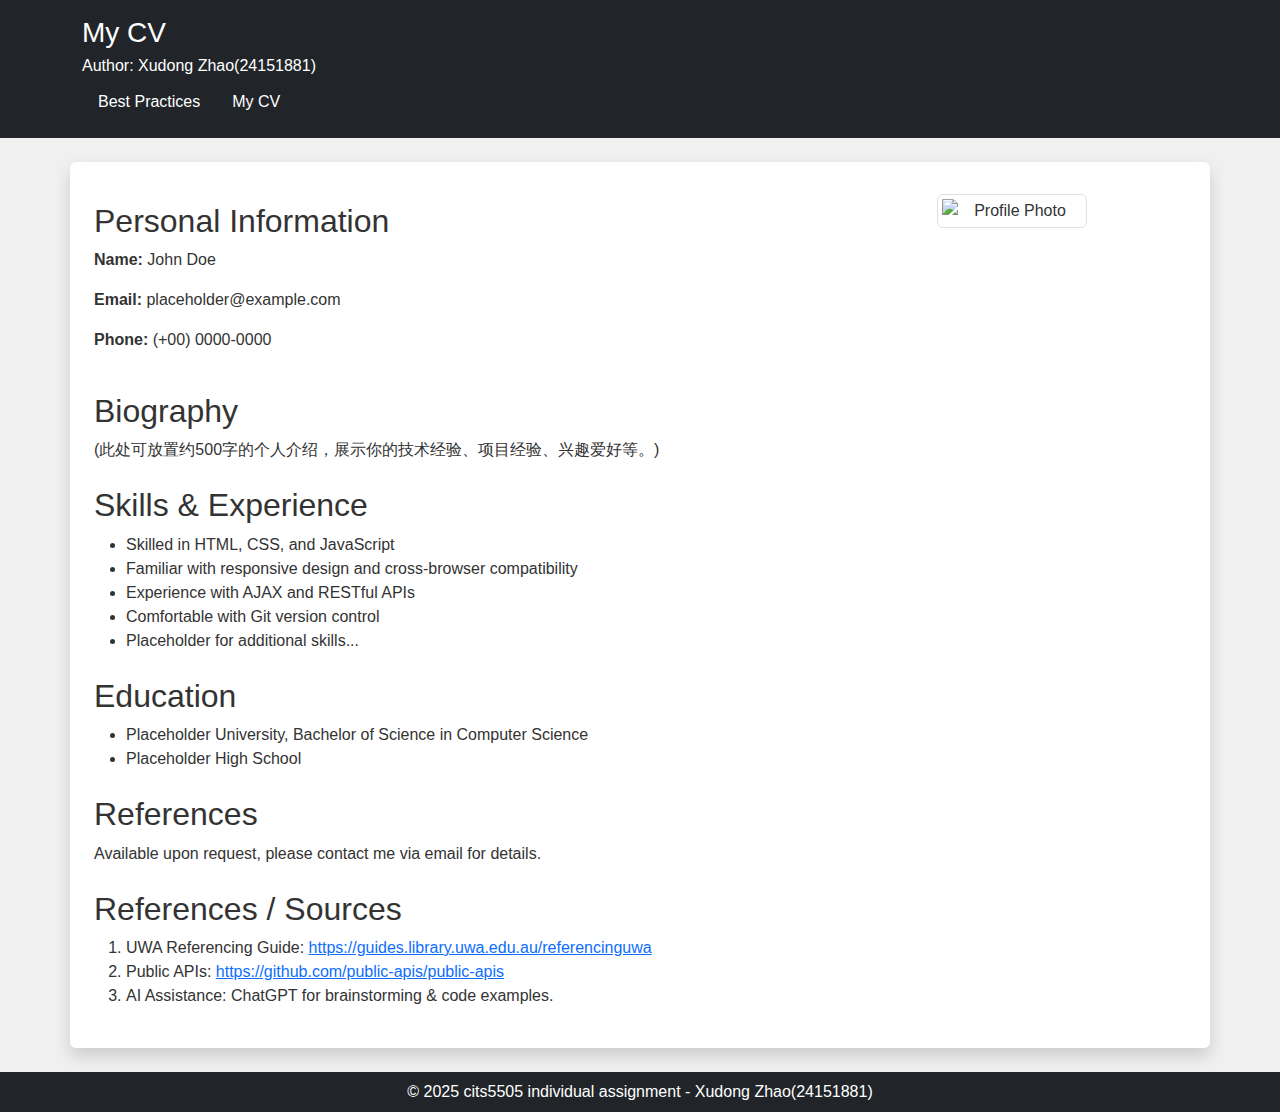
==== cv.html @ 035f9fad "Version 1.1 implement all requirement basically" ====
<!DOCTYPE html>
<html lang="en">
<head>
  <meta charset="UTF-8">
  <title>cits5505 individual assignment - CV</title>

  <!-- Bootstrap CSS -->
  <link
    rel="stylesheet"
    href="https://cdn.jsdelivr.net/npm/bootstrap@5.3.0/dist/css/bootstrap.min.css"
  >

  <!-- 自定义CSS -->
  <link rel="stylesheet" href="style.css">
</head>
<body>
  <header class="bg-dark text-white p-3 mb-4">
    <div class="container">
      <h1 class="h3 mb-1">My CV</h1>
      <p class="mb-1">Author: Xudong Zhao(24151881)</p>
      <nav>
        <ul class="nav">
          <li class="nav-item"><a href="index.html" class="nav-link text-white">Best Practices</a></li>
          <li class="nav-item"><a href="cv.html" class="nav-link text-white">My CV</a></li>
        </ul>
      </nav>
    </div>
  </header>

  <main class="container bg-white p-4 rounded shadow">
    <section id="cv-section">
      <div class="row mb-4">
        <div class="col-md-8">
          <h2>Personal Information</h2>
          <p><strong>Name:</strong> John Doe</p>
          <p><strong>Email:</strong> placeholder@example.com</p>
          <p><strong>Phone:</strong> (+00) 0000-0000</p>
        </div>
        <div class="col-md-4 text-center">
          <img
            src="https://via.placeholder.com/150"
            alt="Profile Photo"
            class="profile-pic img-thumbnail mt-2"
          >
        </div>
      </div>

      <div class="mb-4">
        <h2>Biography</h2>
        <p>
          (此处可放置约500字的个人介绍，展示你的技术经验、项目经验、兴趣爱好等。)
        </p>
      </div>

      <div class="mb-4">
        <h2>Skills & Experience</h2>
        <ul>
          <li>Skilled in HTML, CSS, and JavaScript</li>
          <li>Familiar with responsive design and cross-browser compatibility</li>
          <li>Experience with AJAX and RESTful APIs</li>
          <li>Comfortable with Git version control</li>
          <li>Placeholder for additional skills...</li>
        </ul>
      </div>

      <div class="mb-4">
        <h2>Education</h2>
        <ul>
          <li>Placeholder University, Bachelor of Science in Computer Science</li>
          <li>Placeholder High School</li>
        </ul>
      </div>

      <div class="mb-4">
        <h2>References</h2>
        <p>Available upon request, please contact me via email for details.</p>
      </div>

      <div id="references-section">
        <h2>References / Sources</h2>
        <ol>
          <li>
            UWA Referencing Guide:
            <a href="https://guides.library.uwa.edu.au/referencinguwa" target="_blank">
              https://guides.library.uwa.edu.au/referencinguwa
            </a>
          </li>
          <li>
            Public APIs:
            <a href="https://github.com/public-apis/public-apis" target="_blank">
              https://github.com/public-apis/public-apis
            </a>
          </li>
          <li>
            AI Assistance: ChatGPT for brainstorming & code examples.
          </li>
        </ol>
      </div>
    </section>
  </main>

  <footer class="bg-dark text-white text-center p-2 mt-4">
    <p class="mb-0">&copy; 2025 cits5505 individual assignment - Xudong Zhao(24151881)</p>
  </footer>

  <!-- Bootstrap JS -->
  <script
    src="https://cdn.jsdelivr.net/npm/bootstrap@5.3.0/dist/js/bootstrap.bundle.min.js">
  </script>
</body>
</html>
---- style.css ----
/* ===========================
   全局基础样式
   =========================== */
html, body {
  background-color: #f0f0f0;
}

body {
  font-family: Arial, sans-serif;
  color: #333;
  margin: 0;
  line-height: 1.5;
}

/* ===========================
   页脚 (footer) 微调
   =========================== */
footer p {
  margin: 0;
}

/* ===========================
   复选框卡片 (index.html)
   =========================== */
/* 移除Bootstrap card组件多余的margin并做轻微自定义 */
.practice-item {
  margin: 0 !important;
  border: 1px solid #ddd !important;
  box-shadow: 0 1px 2px rgba(0,0,0,0.1) !important;
}

.practice-item .form-check-input {
  transform: scale(1.2);
  margin-right: 0.5rem;
}

/* ===========================
   提交按钮区域 (index.html)
   =========================== */
#submission-section .note {
  color: #666;
  font-size: 0.9rem;
}

/* ===========================
   隐藏类 (results.html)
   =========================== */
.hidden {
  display: none !important;
}

/* ===========================
   简历 (cv.html)
   =========================== */
#cv-section .profile-pic {
  max-width: 150px;
  margin: 0 auto;
  display: block;
}

/* 调整段落或排版间距 */
#cv-section h2 {
  margin-top: 1rem;
  margin-bottom: 0.5rem;
}

#references-section h2 {
  margin-top: 1rem;
  margin-bottom: 0.5rem;
}
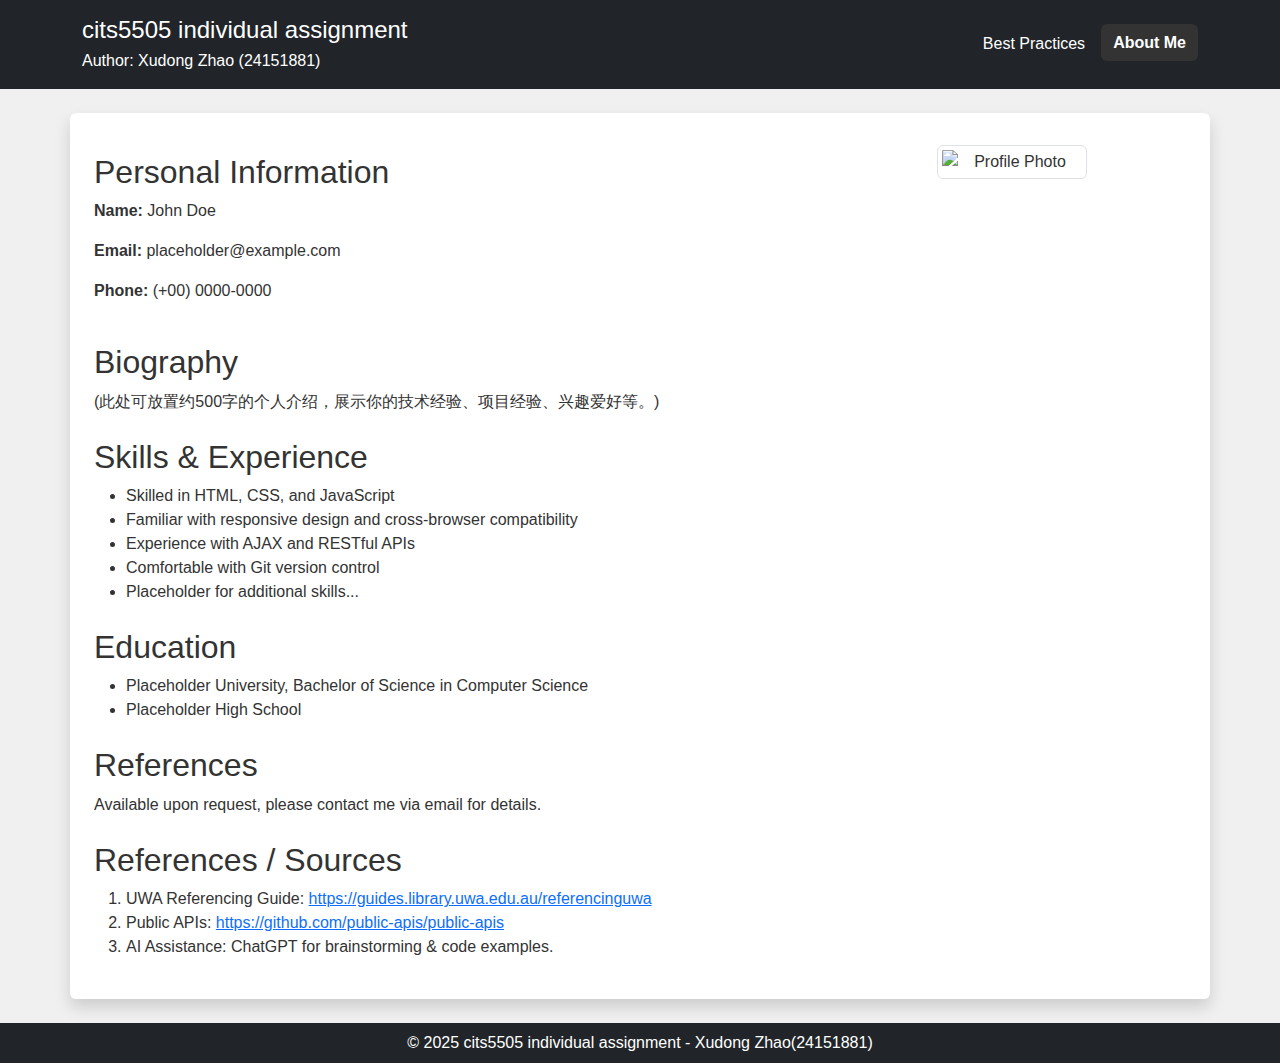
==== commit 52712501: "Version 1.2 1. Add reset button with functionality to clear selections 2. Add back button for result" ====
--- a/cv.html
+++ b/cv.html
@@ -14,18 +14,7 @@
   <link rel="stylesheet" href="style.css">
 </head>
 <body>
-  <header class="bg-dark text-white p-3 mb-4">
-    <div class="container">
-      <h1 class="h3 mb-1">My CV</h1>
-      <p class="mb-1">Author: Xudong Zhao(24151881)</p>
-      <nav>
-        <ul class="nav">
-          <li class="nav-item"><a href="index.html" class="nav-link text-white">Best Practices</a></li>
-          <li class="nav-item"><a href="cv.html" class="nav-link text-white">My CV</a></li>
-        </ul>
-      </nav>
-    </div>
-  </header>
+  <div id="header"></div>
 
   <main class="container bg-white p-4 rounded shadow">
     <section id="cv-section">
@@ -107,5 +96,8 @@
   <script
     src="https://cdn.jsdelivr.net/npm/bootstrap@5.3.0/dist/js/bootstrap.bundle.min.js">
   </script>
+
+  <!-- 自定义JS -->
+  <script src="script.js"></script>
 </body>
 </html>
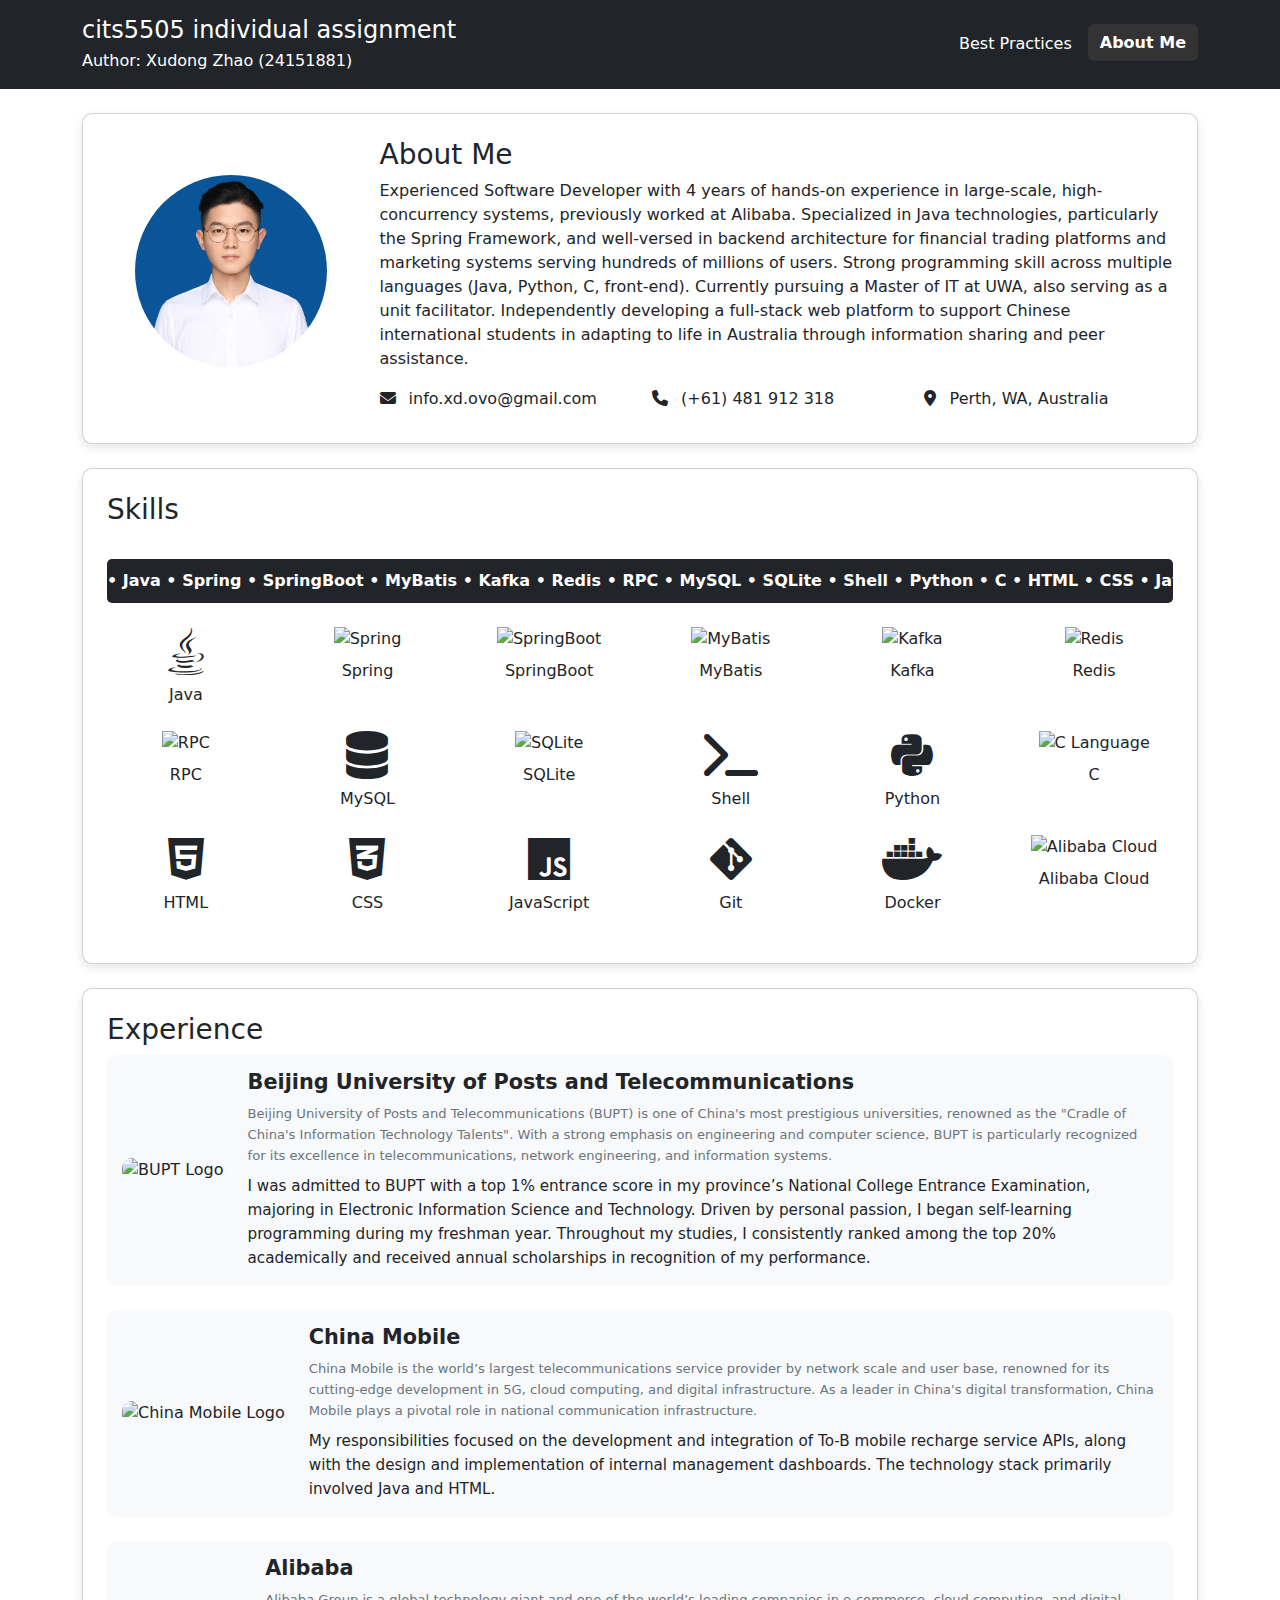
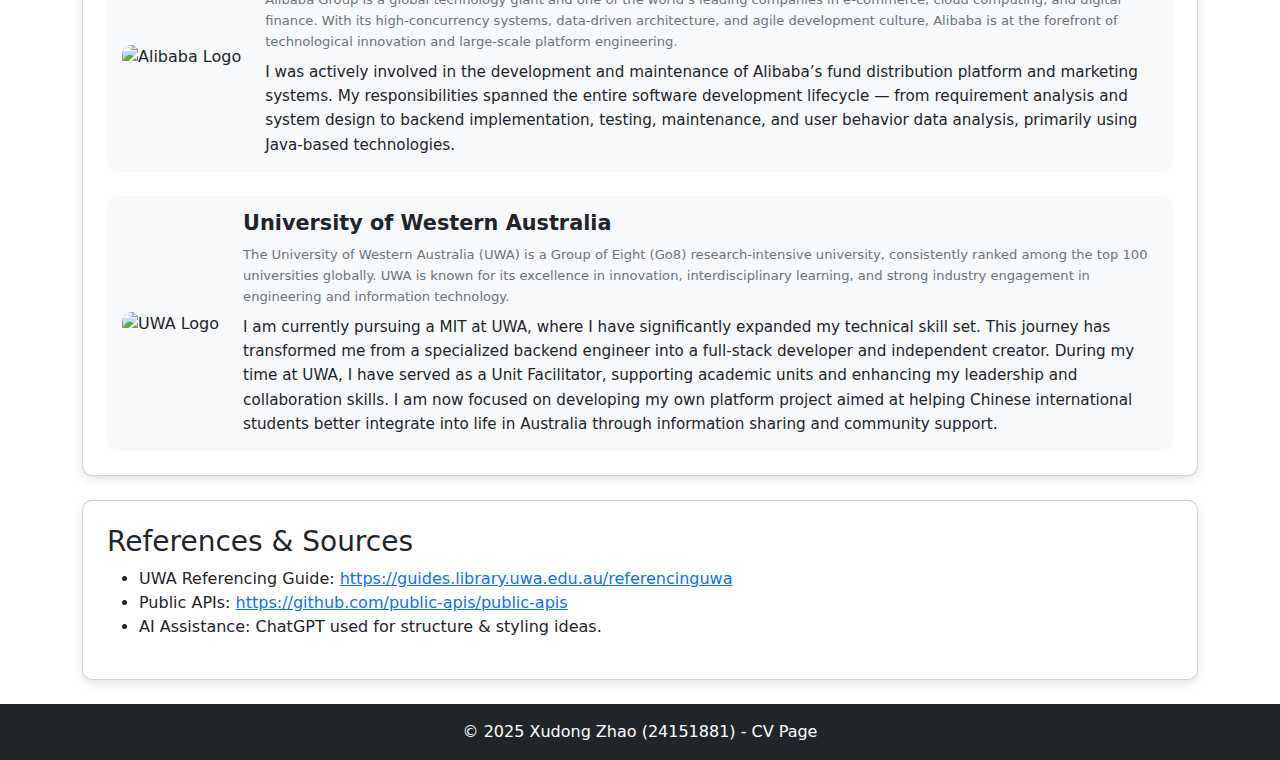
==== commit 429275cc: "Version 1.3 Finish About Me Page" ====
--- a/cv.html
+++ b/cv.html
@@ -1,103 +1,446 @@
 <!DOCTYPE html>
 <html lang="en">
 <head>
-  <meta charset="UTF-8">
-  <title>cits5505 individual assignment - CV</title>
-
-  <!-- Bootstrap CSS -->
-  <link
-    rel="stylesheet"
-    href="https://cdn.jsdelivr.net/npm/bootstrap@5.3.0/dist/css/bootstrap.min.css"
-  >
-
-  <!-- 自定义CSS -->
-  <link rel="stylesheet" href="style.css">
+    <meta charset="UTF-8">
+    <title>cits5505 individual assignment</title>
+    <meta name="viewport" content="width=device-width, initial-scale=1">
+
+    <!-- Bootstrap CSS -->
+    <link href="https://cdn.jsdelivr.net/npm/bootstrap@5.3.0/dist/css/bootstrap.min.css" rel="stylesheet">
+    <!-- Font Awesome Icons -->
+    <link rel="stylesheet" href="https://cdnjs.cloudflare.com/ajax/libs/font-awesome/6.4.2/css/all.min.css">
+
+    <!-- Custom Style -->
+    <style>
+        .card {
+            border-radius: 10px;
+            box-shadow: 0 4px 10px rgba(0, 0, 0, 0.1);
+        }
+
+        .profile-pic {
+            width: 200px;
+            height: 200px;
+            border-radius: 50%;
+            border: 4px solid #fff;
+            transition: transform 0.3s ease-in-out;
+        }
+
+        /* 切换动画效果 - 卡片翻转或旋转 */
+        .profile-pic.animate {
+            animation: switchPhoto 0.6s ease-in-out;
+        }
+
+        @keyframes switchPhoto {
+            0% {
+                transform: scale(1) rotateY(0deg);
+                opacity: 1;
+            }
+            50% {
+                transform: scale(0.8) rotateY(90deg);
+                opacity: 0.2;
+            }
+            100% {
+                transform: scale(1) rotateY(0deg);
+                opacity: 1;
+            }
+        }
+
+        .profile-pic:hover {
+            transform: scale(1.1) rotate(5deg);
+        }
+
+        <!-- /* skill */
+        -->
+        .marquee-container {
+            overflow: hidden;
+            white-space: nowrap;
+            background-color: #212529;
+            color: #fff;
+            padding: 10px 0;
+            position: relative;
+            border-radius: 5px;
+        }
+
+
+        .marquee-track {
+            display: inline-block;
+            animation: scroll-left 20s linear infinite;
+        }
+
+        .marquee-track span {
+            display: inline-block;
+            /* padding-right: 10px;分隔两段内容 */
+            font-weight: bold;
+            font-size: 1rem;
+        }
+
+        @keyframes scroll-left {
+            0% {
+                transform: translateX(0%);
+            }
+            100% {
+                transform: translateX(-50%);
+            }
+        }
+
+        .skill-icon {
+            transition: transform 0.1s ease-in-out;
+        }
+
+        .skill-icon:hover {
+            transform: scale(1.5);
+        }
+
+        <!-- /* timeline */
+        .timeline-experience {
+            display: flex;
+            flex-direction: column;
+            gap: 1.5rem;
+        }
+
+        .timeline-item-exp {
+            display: flex;
+            align-items: center;
+            gap: 1.5rem;
+            background: #f8f9fa;
+            padding: 15px;
+            border-radius: 10px;
+            transition: transform 0.4s ease, opacity 0.4s ease;
+            cursor: pointer;
+        }
+
+        .timeline-item-exp .logo img {
+            width: 80px;
+            height: 80px;
+            object-fit: contain;
+            border-radius: 10px;
+            transition: transform 0.3s ease;
+        }
+
+        .timeline-item-exp .content {
+            flex: 1;
+        }
+
+        .timeline-experience:hover .timeline-item-exp {
+            opacity: 0.4;
+            transform: scale(0.95);
+        }
+
+        .timeline-item-exp:hover {
+            opacity: 1 !important;
+            transform: scale(1.02) !important;
+            background: #e9ecef;
+            box-shadow: 0 4px 12px rgba(0, 0, 0, 0.15);
+            z-index: 1;
+        }
+
+        .exp-title {
+            font-weight: 700;
+            font-size: 1.3rem;
+            margin-bottom: 0.5rem;
+        }
+
+        .exp-intro {
+            font-size: 0.82rem;
+            color: #6c757d; /* Bootstrap text-secondary */
+            margin-bottom: 0.5rem;
+            line-height: 1.6;
+        }
+
+        .exp-detail {
+            font-size: 0.95rem;
+            color: #212529;
+            margin-bottom: 0;
+            line-height: 1.6;
+        }
+
+    </style>
 </head>
 <body>
-  <div id="header"></div>
-
-  <main class="container bg-white p-4 rounded shadow">
-    <section id="cv-section">
-      <div class="row mb-4">
-        <div class="col-md-8">
-          <h2>Personal Information</h2>
-          <p><strong>Name:</strong> John Doe</p>
-          <p><strong>Email:</strong> placeholder@example.com</p>
-          <p><strong>Phone:</strong> (+00) 0000-0000</p>
+
+<div id="header"></div>
+<main class="container mt-4">
+
+    <!-- 卡片1：关于我 -->
+    <div class="card mb-4 p-4">
+        <div class="row align-items-center">
+            <div class="col-md-3 text-center">
+                <!-- 简历 About 卡片内头像位置 -->
+                <img id="profile-pic" src="static/profile/profile1.jpg" class="profile-pic mb-3" alt="Profile Picture"
+                     style="cursor: pointer;" title="Click to switch photo">
+            </div>
+            <div class="col-md-9">
+                <h3>About Me</h3>
+                <p>
+                    Experienced Software Developer with 4 years of hands-on experience in large-scale, high-concurrency
+                    systems, previously worked at Alibaba. Specialized in Java technologies, particularly the Spring
+                    Framework,
+                    and well-versed in backend architecture for financial trading platforms and marketing systems
+                    serving
+                    hundreds of millions of users. Strong programming skill across multiple languages (Java, Python, C,
+                    front-end). Currently pursuing a Master of IT at UWA, also serving as a unit facilitator.
+                    Independently
+                    developing a full-stack web platform to support Chinese international students in adapting to life
+                    in Australia
+                    through information sharing and peer assistance.
+                </p>
+                <div class="row text-start">
+                    <div class="col-md-4 mb-2">
+                        <i class="fas fa-envelope me-2"></i> info.xd.ovo@gmail.com
+                    </div>
+                    <div class="col-md-4 mb-2">
+                        <i class="fas fa-phone me-2"></i> (+61) 481 912 318
+                    </div>
+                    <div class="col-md-4 mb-2">
+                        <i class="fas fa-map-marker-alt me-2"></i> Perth, WA, Australia
+                    </div>
+                </div>
+
+            </div>
         </div>
-        <div class="col-md-4 text-center">
-          <img
-            src="https://via.placeholder.com/150"
-            alt="Profile Photo"
-            class="profile-pic img-thumbnail mt-2"
-          >
+    </div>
+
+    <!-- 卡片2：技能 -->
+    <div class="card mb-4 p-4">
+        <h3>Skills</h3>
+        <div class="marquee-container my-4">
+            <div class="marquee-track">
+                <span> • Java • Spring • SpringBoot • MyBatis • Kafka • Redis • RPC • MySQL • SQLite • Shell • Python • C
+                    • HTML • CSS • JavaScript • Git • Docker • Alibaba Cloud </span>
+                <span> • Java • Spring • SpringBoot • MyBatis • Kafka • Redis • RPC • MySQL • SQLite • Shell • Python • C
+                    • HTML • CSS • JavaScript • Git • Docker • Alibaba Cloud </span>
+            </div>
         </div>
-      </div>
-
-      <div class="mb-4">
-        <h2>Biography</h2>
-        <p>
-          (此处可放置约500字的个人介绍，展示你的技术经验、项目经验、兴趣爱好等。)
-        </p>
-      </div>
-
-      <div class="mb-4">
-        <h2>Skills & Experience</h2>
+        <div class="row text-center">
+
+            <div class="col-4 col-md-2 mb-4">
+                <i class="fab fa-java fa-3x mb-2 skill-icon"></i><br>Java
+            </div>
+            <div class="col-4 col-md-2 mb-4">
+                <img src="static/log/spring.svg" alt="Spring" width="40" class="mb-2 skill-icon"><br>Spring
+            </div>
+            <div class="col-4 col-md-2 mb-4">
+                <img src=" static/log/springboot.svg" alt="SpringBoot" width="40" class="mb-2 skill-icon"><br>SpringBoot
+            </div>
+            <div class="col-4 col-md-2 mb-4">
+                <img src=" static/log/mybatis.svg" alt="MyBatis" width="40" class="mb-2 skill-icon"><br>MyBatis
+            </div>
+            <div class="col-4 col-md-2 mb-4">
+                <img src=" static/log/kafka.svg" alt="Kafka" width="40" class="mb-2 skill-icon"><br>Kafka
+            </div>
+            <div class="col-4 col-md-2 mb-4">
+                <img src=" static/log/redis.svg" alt="Redis" width="40" class="mb-2 skill-icon"><br>Redis
+            </div>
+
+            <div class="col-4 col-md-2 mb-4">
+                <img src=" static/log/rpc.svg" alt="RPC" width="40" class="mb-2 skill-icon"><br>RPC
+            </div>
+            <div class="col-4 col-md-2 mb-4">
+                <i class="fas fa-database fa-3x mb-2 skill-icon"></i><br>MySQL
+            </div>
+            <div class="col-4 col-md-2 mb-4">
+                <img src=" static/log/sqlite.svg" alt="SQLite" width="40" class="mb-2 skill-icon"><br>SQLite
+            </div>
+            <div class="col-4 col-md-2 mb-4">
+                <i class="fas fa-terminal fa-3x mb-2 skill-icon"></i><br>Shell
+            </div>
+            <div class="col-4 col-md-2 mb-4">
+                <i class="fab fa-python fa-3x mb-2 skill-icon"></i><br>Python
+            </div>
+            <div class="col-4 col-md-2 mb-4">
+                <img src=" static/log/c.svg" alt="C Language" width="40" class="mb-2 skill-icon"><br>C
+            </div>
+
+            <div class="col-4 col-md-2 mb-4">
+                <i class="fab fa-html5 fa-3x mb-2 skill-icon"></i><br>HTML
+            </div>
+            <div class="col-4 col-md-2 mb-4">
+                <i class="fab fa-css3-alt fa-3x mb-2 skill-icon"></i><br>CSS
+            </div>
+            <div class="col-4 col-md-2 mb-4">
+                <i class="fab fa-js fa-3x mb-2 skill-icon"></i><br>JavaScript
+            </div>
+            <div class="col-4 col-md-2 mb-4">
+                <i class="fab fa-git-alt fa-3x mb-2 skill-icon"></i><br>Git
+            </div>
+            <div class="col-4 col-md-2 mb-4">
+                <i class="fab fa-docker fa-3x mb-2 skill-icon"></i><br>Docker
+            </div>
+            <div class="col-4 col-md-2 mb-4">
+                <img src=" static/log/alibabacloud.svg" alt="Alibaba Cloud" width="40" class="mb-2 skill-icon"><br>Alibaba
+                Cloud
+            </div>
+        </div>
+    </div>
+
+
+    <!-- 卡片3：经验（时间轴形式） -->
+    <div class="card mb-4 p-4">
+        <h3>Experience</h3>
+        <div class="timeline-experience">
+
+            <div class="timeline-item-exp">
+                <div class="logo">
+                    <img src="static/log/bupt.png" alt="BUPT Logo">
+                </div>
+                <div class="content">
+                    <h5 class="exp-title">Beijing University of Posts and Telecommunications</h5>
+
+                    <p class="exp-intro">
+                        Beijing University of Posts and Telecommunications (BUPT) is one of China's most prestigious
+                        universities,
+                        renowned as the "Cradle of China's Information Technology Talents". With a strong emphasis on
+                        engineering
+                        and computer science, BUPT is particularly recognized for its excellence in telecommunications,
+                        network engineering, and information systems.
+                    </p>
+                    <p class="exp-detail">
+                        I was admitted to BUPT with a top 1% entrance score in my province’s National College Entrance
+                        Examination, majoring in Electronic Information Science and Technology. Driven by personal
+                        passion, I began
+                        self-learning programming during my freshman year. Throughout my studies, I consistently ranked
+                        among the top
+                        20% academically and received annual scholarships in recognition of my performance.
+                    </p>
+                </div>
+            </div>
+
+
+            <div class="timeline-item-exp">
+                <div class="logo">
+                    <img src="static/log/cmcc.png" alt="China Mobile Logo">
+                </div>
+                <div class="content">
+                    <h5 class="exp-title">China Mobile</h5>
+                    <p class="exp-intro">
+                        China Mobile is the world’s largest telecommunications service provider by
+                        network scale and user base, renowned for its cutting-edge development in 5G, cloud computing,
+                        and digital infrastructure. As a leader in China's digital transformation, China Mobile plays a
+                        pivotal role in national communication infrastructure.
+                    </p>
+                    <p class="exp-detail">
+                        My responsibilities focused on the development and integration of To-B mobile recharge service
+                        APIs, along with the design and implementation of internal management dashboards. The technology
+                        stack primarily involved Java and HTML.
+                    </p>
+
+                </div>
+            </div>
+
+            <div class="timeline-item-exp">
+                <div class="logo">
+                    <img src="static/log/alibaba.png" alt="Alibaba Logo">
+                </div>
+                <div class="content">
+                    <h5 class="exp-title">Alibaba</h5>
+                    <p class="exp-intro">
+                        Alibaba Group is a global technology giant and one of the world’s leading companies in
+                        e-commerce, cloud computing, and digital finance. With its high-concurrency systems, data-driven
+                        architecture, and agile development culture, Alibaba is at the forefront of technological
+                        innovation and large-scale platform engineering.
+                    </p>
+                    <p class="exp-detail">
+                        I was actively involved in the development and maintenance of Alibaba’s fund distribution
+                        platform and marketing systems. My responsibilities spanned the entire software development
+                        lifecycle — from requirement analysis and system design to backend implementation, testing,
+                        maintenance, and user behavior data analysis, primarily using Java-based technologies.
+                    </p>
+                </div>
+            </div>
+
+            <div class="timeline-item-exp">
+                <div class="logo">
+                    <img src="static/log/uwa.png" alt="UWA Logo">
+                </div>
+                <div class="content">
+                    <h5 class="exp-title">University of Western Australia</h5>
+                    <p class="exp-intro">
+                        The University of Western Australia (UWA) is a Group of Eight (Go8) research-intensive
+                        university, consistently ranked among the top 100 universities globally. UWA is known for its
+                        excellence in innovation, interdisciplinary learning, and strong industry engagement in
+                        engineering and information technology.
+                    </p>
+                    <p class="exp-detail">
+                        I am currently pursuing a MIT at UWA, where I have significantly expanded my technical skill
+                        set. This journey has transformed me from a specialized backend engineer into a full-stack
+                        developer and independent creator. During my time at UWA, I have served as a Unit Facilitator,
+                        supporting academic units and enhancing my leadership and collaboration skills. I am now focused
+                        on developing my own platform project aimed at helping Chinese international students better
+                        integrate into life in Australia through information sharing and community support.
+                    </p>
+                </div>
+            </div>
+
+        </div>
+    </div>
+
+
+    <!-- 卡片4：References -->
+    <div class="card mb-4 p-4">
+        <h3>References & Sources</h3>
         <ul>
-          <li>Skilled in HTML, CSS, and JavaScript</li>
-          <li>Familiar with responsive design and cross-browser compatibility</li>
-          <li>Experience with AJAX and RESTful APIs</li>
-          <li>Comfortable with Git version control</li>
-          <li>Placeholder for additional skills...</li>
+            <li>UWA Referencing Guide: <a href="https://guides.library.uwa.edu.au/referencinguwa" target="_blank">https://guides.library.uwa.edu.au/referencinguwa</a>
+            </li>
+            <li>Public APIs: <a href="https://github.com/public-apis/public-apis" target="_blank">https://github.com/public-apis/public-apis</a>
+            </li>
+            <li>AI Assistance: ChatGPT used for structure & styling ideas.</li>
         </ul>
-      </div>
-
-      <div class="mb-4">
-        <h2>Education</h2>
-        <ul>
-          <li>Placeholder University, Bachelor of Science in Computer Science</li>
-          <li>Placeholder High School</li>
-        </ul>
-      </div>
-
-      <div class="mb-4">
-        <h2>References</h2>
-        <p>Available upon request, please contact me via email for details.</p>
-      </div>
-
-      <div id="references-section">
-        <h2>References / Sources</h2>
-        <ol>
-          <li>
-            UWA Referencing Guide:
-            <a href="https://guides.library.uwa.edu.au/referencinguwa" target="_blank">
-              https://guides.library.uwa.edu.au/referencinguwa
-            </a>
-          </li>
-          <li>
-            Public APIs:
-            <a href="https://github.com/public-apis/public-apis" target="_blank">
-              https://github.com/public-apis/public-apis
-            </a>
-          </li>
-          <li>
-            AI Assistance: ChatGPT for brainstorming & code examples.
-          </li>
-        </ol>
-      </div>
-    </section>
-  </main>
-
-  <footer class="bg-dark text-white text-center p-2 mt-4">
-    <p class="mb-0">&copy; 2025 cits5505 individual assignment - Xudong Zhao(24151881)</p>
-  </footer>
-
-  <!-- Bootstrap JS -->
-  <script
-    src="https://cdn.jsdelivr.net/npm/bootstrap@5.3.0/dist/js/bootstrap.bundle.min.js">
-  </script>
-
-  <!-- 自定义JS -->
-  <script src="script.js"></script>
+    </div>
+
+</main>
+
+<!-- Footer -->
+<footer class="bg-dark text-white text-center p-3 mt-4">
+    <p class="mb-0">&copy; 2025 Xudong Zhao (24151881) - CV Page</p>
+</footer>
+
+<!-- Bootstrap + jQuery -->
+<script src="https://cdn.jsdelivr.net/npm/bootstrap@5.3.0/dist/js/bootstrap.bundle.min.js"></script>
+<script src="https://code.jquery.com/jquery-3.6.0.min.js"></script>
+
+<!-- 动态技能条动画 -->
+<script>
+    $(document).ready(function () {
+        $('.progress-bar').each(function () {
+            let percent = $(this).text().trim();
+            $(this).animate({width: percent}, 1500);
+        });
+    });
+
+    $(document).ready(function () {
+        const photoList = [
+            'static/profile/profile1.jpg',
+            'static/profile/profile2.jpg',
+            'static/profile/profile3.jpg',
+            'static/profile/profile4.jpg'
+        ];
+
+        let currentPhoto = 0;
+
+        $('#profile-pic').click(function () {
+            // 添加动画类
+            $(this).addClass('animate');
+
+            // 切换图片（延迟执行）
+            setTimeout(() => {
+                currentPhoto = (currentPhoto + 1) % photoList.length;
+                $(this).attr('src', photoList[currentPhoto]);
+            }, 300); // 切换图像在动画中间发生
+
+            // 移除动画类（完成后）
+            setTimeout(() => {
+                $(this).removeClass('animate');
+            }, 600); // 动画总时长
+        });
+
+        // ✅ 每隔 3 秒自动点击头像，循环切换
+        setInterval(function () {
+            $('#profile-pic').click();
+        }, 3000);
+    });
+
+</script>
+<!-- 自定义JS文件 -->
+<script src="./js/script.js"></script>
 </body>
 </html>
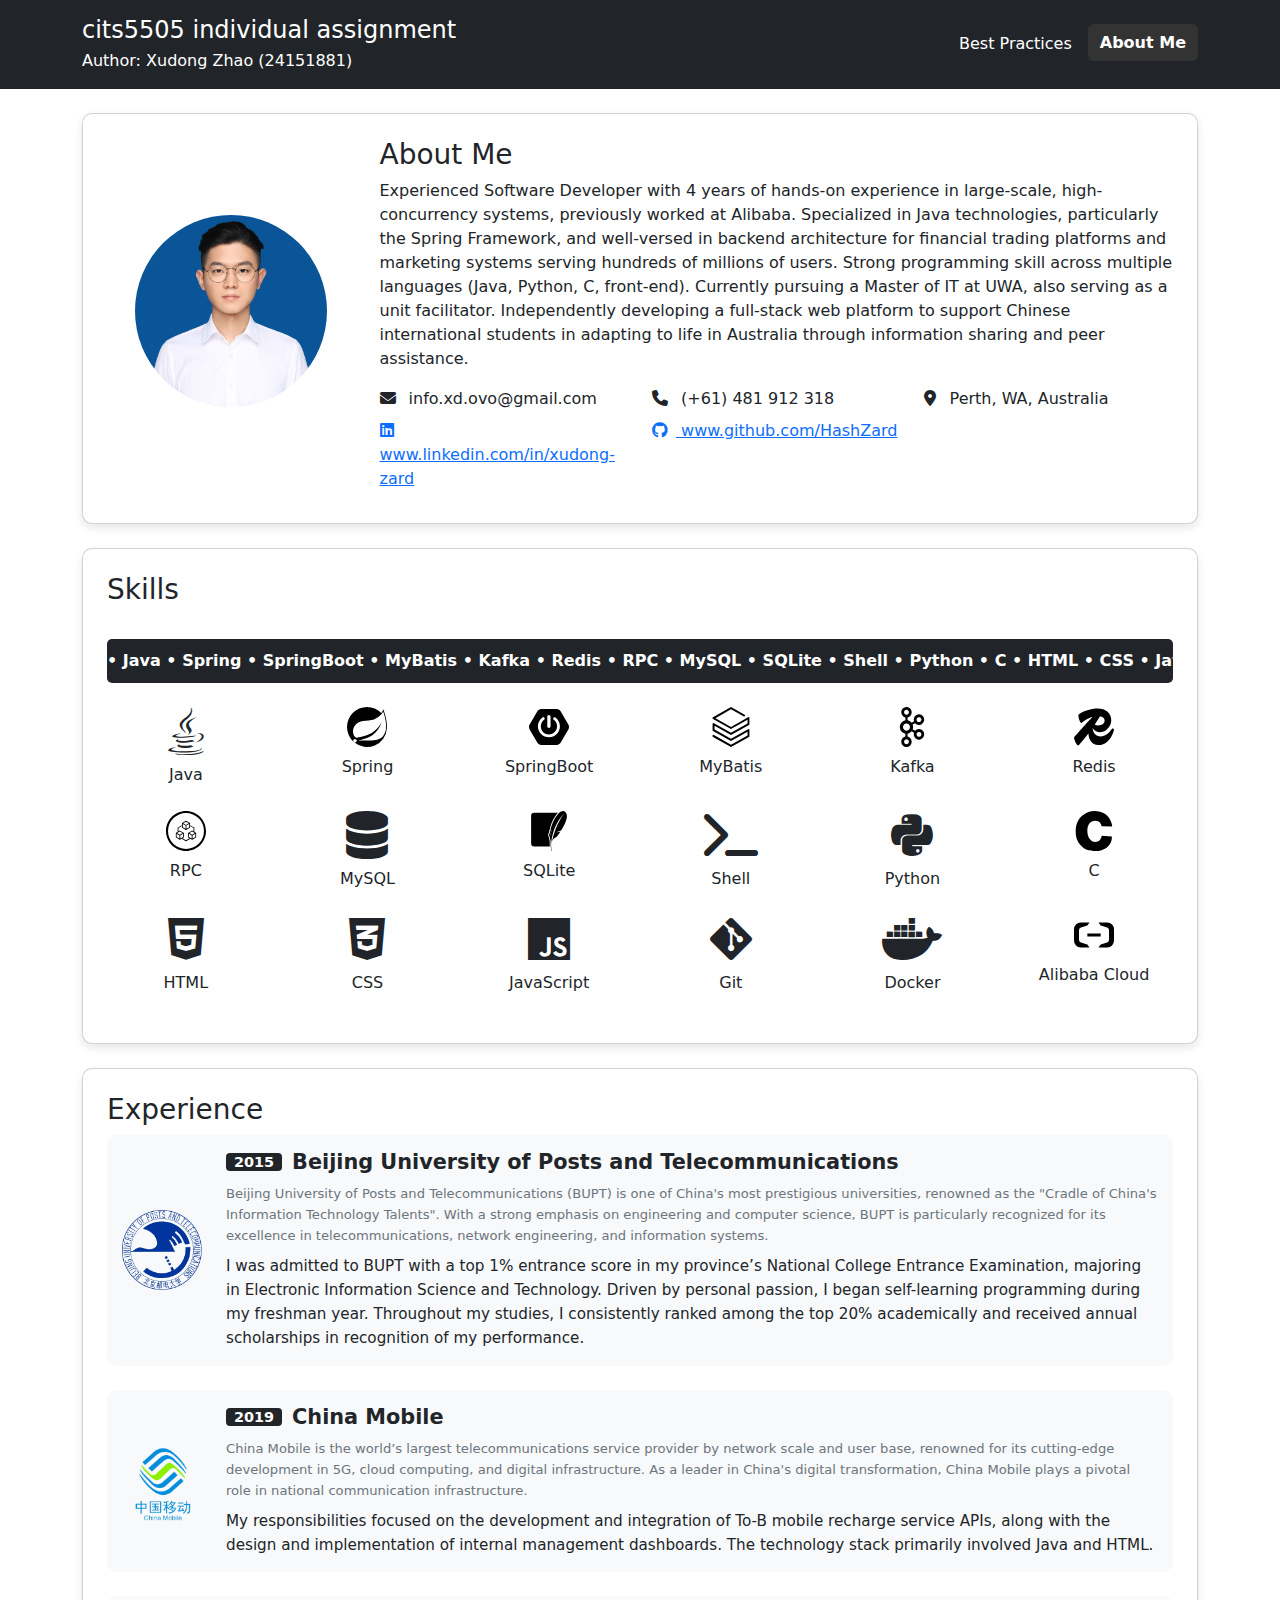
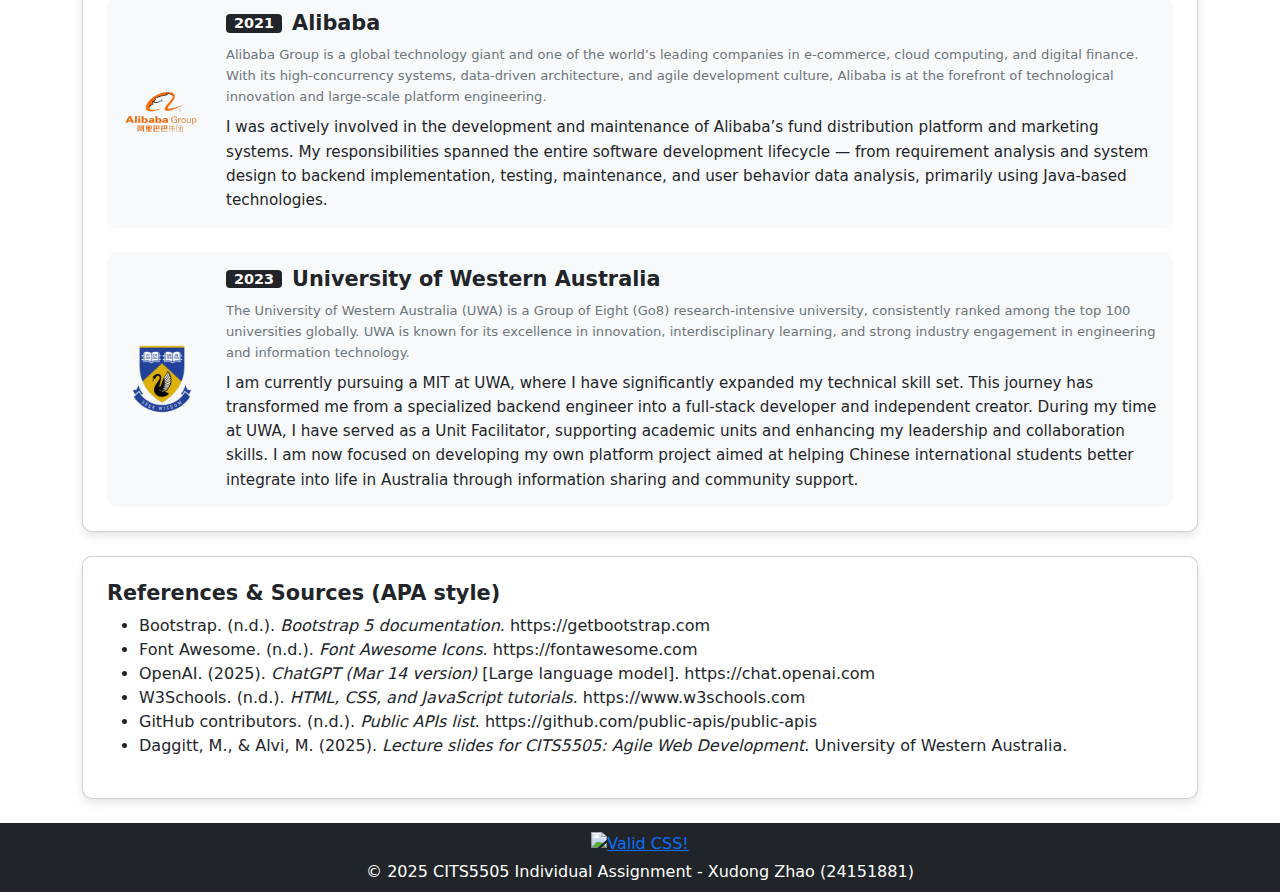
==== commit 7af44119: "Version 1.4 restructure .css & .js file" ====
--- a/cv.html
+++ b/cv.html
@@ -6,162 +6,18 @@
     <meta name="viewport" content="width=device-width, initial-scale=1">
 
     <!-- Bootstrap CSS -->
-    <link href="https://cdn.jsdelivr.net/npm/bootstrap@5.3.0/dist/css/bootstrap.min.css" rel="stylesheet">
+    <link rel="stylesheet" href="https://cdn.jsdelivr.net/npm/bootstrap@5.3.0/dist/css/bootstrap.min.css">
     <!-- Font Awesome Icons -->
     <link rel="stylesheet" href="https://cdnjs.cloudflare.com/ajax/libs/font-awesome/6.4.2/css/all.min.css">
-
     <!-- Custom Style -->
-    <style>
-        .card {
-            border-radius: 10px;
-            box-shadow: 0 4px 10px rgba(0, 0, 0, 0.1);
-        }
-
-        .profile-pic {
-            width: 200px;
-            height: 200px;
-            border-radius: 50%;
-            border: 4px solid #fff;
-            transition: transform 0.3s ease-in-out;
-        }
-
-        /* 切换动画效果 - 卡片翻转或旋转 */
-        .profile-pic.animate {
-            animation: switchPhoto 0.6s ease-in-out;
-        }
-
-        @keyframes switchPhoto {
-            0% {
-                transform: scale(1) rotateY(0deg);
-                opacity: 1;
-            }
-            50% {
-                transform: scale(0.8) rotateY(90deg);
-                opacity: 0.2;
-            }
-            100% {
-                transform: scale(1) rotateY(0deg);
-                opacity: 1;
-            }
-        }
-
-        .profile-pic:hover {
-            transform: scale(1.1) rotate(5deg);
-        }
-
-        <!-- /* skill */
-        -->
-        .marquee-container {
-            overflow: hidden;
-            white-space: nowrap;
-            background-color: #212529;
-            color: #fff;
-            padding: 10px 0;
-            position: relative;
-            border-radius: 5px;
-        }
-
-
-        .marquee-track {
-            display: inline-block;
-            animation: scroll-left 20s linear infinite;
-        }
-
-        .marquee-track span {
-            display: inline-block;
-            /* padding-right: 10px;分隔两段内容 */
-            font-weight: bold;
-            font-size: 1rem;
-        }
-
-        @keyframes scroll-left {
-            0% {
-                transform: translateX(0%);
-            }
-            100% {
-                transform: translateX(-50%);
-            }
-        }
-
-        .skill-icon {
-            transition: transform 0.1s ease-in-out;
-        }
-
-        .skill-icon:hover {
-            transform: scale(1.5);
-        }
-
-        <!-- /* timeline */
-        .timeline-experience {
-            display: flex;
-            flex-direction: column;
-            gap: 1.5rem;
-        }
-
-        .timeline-item-exp {
-            display: flex;
-            align-items: center;
-            gap: 1.5rem;
-            background: #f8f9fa;
-            padding: 15px;
-            border-radius: 10px;
-            transition: transform 0.4s ease, opacity 0.4s ease;
-            cursor: pointer;
-        }
-
-        .timeline-item-exp .logo img {
-            width: 80px;
-            height: 80px;
-            object-fit: contain;
-            border-radius: 10px;
-            transition: transform 0.3s ease;
-        }
-
-        .timeline-item-exp .content {
-            flex: 1;
-        }
-
-        .timeline-experience:hover .timeline-item-exp {
-            opacity: 0.4;
-            transform: scale(0.95);
-        }
-
-        .timeline-item-exp:hover {
-            opacity: 1 !important;
-            transform: scale(1.02) !important;
-            background: #e9ecef;
-            box-shadow: 0 4px 12px rgba(0, 0, 0, 0.15);
-            z-index: 1;
-        }
-
-        .exp-title {
-            font-weight: 700;
-            font-size: 1.3rem;
-            margin-bottom: 0.5rem;
-        }
-
-        .exp-intro {
-            font-size: 0.82rem;
-            color: #6c757d; /* Bootstrap text-secondary */
-            margin-bottom: 0.5rem;
-            line-height: 1.6;
-        }
-
-        .exp-detail {
-            font-size: 0.95rem;
-            color: #212529;
-            margin-bottom: 0;
-            line-height: 1.6;
-        }
-
-    </style>
+    <link rel="stylesheet" href="./css/cv.css">
 </head>
 <body>
 
 <div id="header"></div>
 <main class="container mt-4">
 
-    <!-- 卡片1：关于我 -->
+    <!-- Card 1：About Me -->
     <div class="card mb-4 p-4">
         <div class="row align-items-center">
             <div class="col-md-3 text-center">
@@ -194,13 +50,19 @@
                     <div class="col-md-4 mb-2">
                         <i class="fas fa-map-marker-alt me-2"></i> Perth, WA, Australia
                     </div>
+                    <a href="https://www.linkedin.com/in/xudong-zard" target="_blank" class="col-md-4 mb-2">
+                        <i class="fab fa-linkedin me-2"></i> www.linkedin.com/in/xudong-zard
+                    </a>
+                    <a href="https://www.github.com/HashZard" target="_blank" class="col-md-4 mb-2">
+                        <i class="fab fa-github me-2"></i> www.github.com/HashZard
+                    </a>
                 </div>
 
             </div>
         </div>
     </div>
 
-    <!-- 卡片2：技能 -->
+    <!-- Card 2：Skills -->
     <div class="card mb-4 p-4">
         <h3>Skills</h3>
         <div class="marquee-container my-4">
@@ -274,17 +136,17 @@
     </div>
 
 
-    <!-- 卡片3：经验（时间轴形式） -->
+    <!-- Card3：Experience（timeline style） -->
     <div class="card mb-4 p-4">
         <h3>Experience</h3>
         <div class="timeline-experience">
-
             <div class="timeline-item-exp">
                 <div class="logo">
                     <img src="static/log/bupt.png" alt="BUPT Logo">
                 </div>
                 <div class="content">
-                    <h5 class="exp-title">Beijing University of Posts and Telecommunications</h5>
+                    <h5 class="exp-title"><span class="exp-year">2015</span>Beijing University of Posts and
+                        Telecommunications</h5>
 
                     <p class="exp-intro">
                         Beijing University of Posts and Telecommunications (BUPT) is one of China's most prestigious
@@ -311,7 +173,7 @@
                     <img src="static/log/cmcc.png" alt="China Mobile Logo">
                 </div>
                 <div class="content">
-                    <h5 class="exp-title">China Mobile</h5>
+                    <h5 class="exp-title"><span class="exp-year">2019</span>China Mobile</h5>
                     <p class="exp-intro">
                         China Mobile is the world’s largest telecommunications service provider by
                         network scale and user base, renowned for its cutting-edge development in 5G, cloud computing,
@@ -332,7 +194,7 @@
                     <img src="static/log/alibaba.png" alt="Alibaba Logo">
                 </div>
                 <div class="content">
-                    <h5 class="exp-title">Alibaba</h5>
+                    <h5 class="exp-title"><span class="exp-year">2021</span>Alibaba</h5>
                     <p class="exp-intro">
                         Alibaba Group is a global technology giant and one of the world’s leading companies in
                         e-commerce, cloud computing, and digital finance. With its high-concurrency systems, data-driven
@@ -353,7 +215,7 @@
                     <img src="static/log/uwa.png" alt="UWA Logo">
                 </div>
                 <div class="content">
-                    <h5 class="exp-title">University of Western Australia</h5>
+                    <h5 class="exp-title"><span class="exp-year">2023</span>University of Western Australia</h5>
                     <p class="exp-intro">
                         The University of Western Australia (UWA) is a Group of Eight (Go8) research-intensive
                         university, consistently ranked among the top 100 universities globally. UWA is known for its
@@ -375,38 +237,35 @@
     </div>
 
 
-    <!-- 卡片4：References -->
+    <!-- Card 4：References -->
     <div class="card mb-4 p-4">
-        <h3>References & Sources</h3>
+        <h3 class="exp-title">References & Sources (APA style)</h3>
         <ul>
-            <li>UWA Referencing Guide: <a href="https://guides.library.uwa.edu.au/referencinguwa" target="_blank">https://guides.library.uwa.edu.au/referencinguwa</a>
+            <li>Bootstrap. (n.d.). <em>Bootstrap 5 documentation</em>. https://getbootstrap.com</li>
+            <li>Font Awesome. (n.d.). <em>Font Awesome Icons</em>. https://fontawesome.com</li>
+            <li>OpenAI. (2025). <em>ChatGPT (Mar 14 version)</em> [Large language model]. https://chat.openai.com</li>
+            <li>W3Schools. (n.d.). <em>HTML, CSS, and JavaScript tutorials</em>. https://www.w3schools.com</li>
+            <li>GitHub contributors. (n.d.). <em>Public APIs list</em>. https://github.com/public-apis/public-apis</li>
+            <li>Daggitt, M., & Alvi, M. (2025). <em>Lecture slides for CITS5505: Agile Web Development</em>. University
+                of
+                Western Australia.
             </li>
-            <li>Public APIs: <a href="https://github.com/public-apis/public-apis" target="_blank">https://github.com/public-apis/public-apis</a>
-            </li>
-            <li>AI Assistance: ChatGPT used for structure & styling ideas.</li>
         </ul>
     </div>
 
 </main>
 
 <!-- Footer -->
-<footer class="bg-dark text-white text-center p-3 mt-4">
-    <p class="mb-0">&copy; 2025 Xudong Zhao (24151881) - CV Page</p>
-</footer>
+<div id="footer"></div>
 
 <!-- Bootstrap + jQuery -->
 <script src="https://cdn.jsdelivr.net/npm/bootstrap@5.3.0/dist/js/bootstrap.bundle.min.js"></script>
 <script src="https://code.jquery.com/jquery-3.6.0.min.js"></script>
-
-<!-- 动态技能条动画 -->
+<!-- Custom JS file -->
+<script src="./js/navigate.js"></script>
+<script src="./js/index.js"></script>
+
 <script>
-    $(document).ready(function () {
-        $('.progress-bar').each(function () {
-            let percent = $(this).text().trim();
-            $(this).animate({width: percent}, 1500);
-        });
-    });
-
     $(document).ready(function () {
         const photoList = [
             'static/profile/profile1.jpg',
@@ -418,7 +277,6 @@
         let currentPhoto = 0;
 
         $('#profile-pic').click(function () {
-            // 添加动画类
             $(this).addClass('animate');
 
             // 切换图片（延迟执行）
@@ -433,14 +291,11 @@
             }, 600); // 动画总时长
         });
 
-        // ✅ 每隔 3 秒自动点击头像，循环切换
+        // 每隔 3 秒自动点击头像，循环切换
         setInterval(function () {
             $('#profile-pic').click();
         }, 3000);
     });
-
 </script>
-<!-- 自定义JS文件 -->
-<script src="./js/script.js"></script>
 </body>
 </html>
--- a/css/cv.css
+++ b/css/cv.css
@@ -0,0 +1,152 @@
+.card {
+    border-radius: 10px;
+    box-shadow: 0 4px 10px rgba(0, 0, 0, 0.1);
+}
+
+/* profile picture */
+.profile-pic {
+    width: 200px;
+    height: 200px;
+    border-radius: 50%;
+    border: 4px solid #fff;
+    transition: transform 0.3s ease-in-out;
+}
+
+.profile-pic.animate {
+    animation: switchPhoto 0.6s ease-in-out;
+}
+
+@keyframes switchPhoto {
+    0% {
+        transform: scale(1) rotateY(0deg);
+        opacity: 1;
+    }
+    50% {
+        transform: scale(0.8) rotateY(90deg);
+        opacity: 0.2;
+    }
+    100% {
+        transform: scale(1) rotateY(0deg);
+        opacity: 1;
+    }
+}
+
+.profile-pic:hover {
+    transform: scale(1.1) rotate(5deg);
+}
+
+/* skill card */
+.marquee-container {
+    overflow: hidden;
+    white-space: nowrap;
+    background-color: #212529;
+    color: #fff;
+    padding: 10px 0;
+    position: relative;
+    border-radius: 5px;
+}
+
+.marquee-track {
+    display: inline-block;
+    animation: scroll-left 20s linear infinite;
+}
+
+.marquee-track span {
+    display: inline-block;
+    font-weight: bold;
+    font-size: 1rem;
+}
+
+@keyframes scroll-left {
+    0% {
+        transform: translateX(0%);
+    }
+    100% {
+        transform: translateX(-50%);
+    }
+}
+
+.skill-icon {
+    transition: transform 0.1s ease-in-out;
+}
+
+.skill-icon:hover {
+    transform: scale(1.5);
+}
+
+/* experience */
+.timeline-experience {
+    display: flex;
+    flex-direction: column;
+    gap: 1.5rem;
+}
+
+.timeline-item-exp {
+    display: flex;
+    align-items: center;
+    gap: 1.5rem;
+    background: #f8f9fa;
+    padding: 15px;
+    border-radius: 10px;
+    transition: transform 0.4s ease, opacity 0.4s ease;
+    cursor: pointer;
+}
+
+.timeline-item-exp .logo img {
+    width: 80px;
+    height: 80px;
+    object-fit: contain;
+    border-radius: 10px;
+    transition: transform 0.3s ease;
+}
+
+.timeline-item-exp .content {
+    flex: 1;
+}
+
+.timeline-experience:hover .timeline-item-exp {
+    opacity: 0.4;
+    transform: scale(0.95);
+}
+
+.timeline-item-exp:hover {
+    opacity: 1 !important;
+    transform: scale(1.02) !important;
+    background: #e9ecef;
+    box-shadow: 0 4px 12px rgba(0, 0, 0, 0.15);
+    z-index: 1;
+}
+
+.exp-title {
+    font-weight: 700;
+    font-size: 1.3rem;
+    margin-bottom: 0.5rem;
+}
+
+.exp-intro {
+    font-size: 0.82rem;
+    color: #6c757d; /* Bootstrap text-secondary */
+    margin-bottom: 0.5rem;
+    line-height: 1.6;
+}
+
+.exp-detail {
+    font-size: 0.95rem;
+    color: #212529;
+    margin-bottom: 0;
+    line-height: 1.6;
+}
+
+.exp-year {
+    display: inline-block;
+    background-color: #212529;
+    color: #fff;
+    font-size: 0.9rem;
+    font-weight: 600;
+    padding: 2px 8px;
+    border-radius: 4px;
+    margin-right: 10px;
+    line-height: 1;
+    position: relative;
+    bottom: 2px; /* ✅ 关键调整：稍微向下移动 */
+}
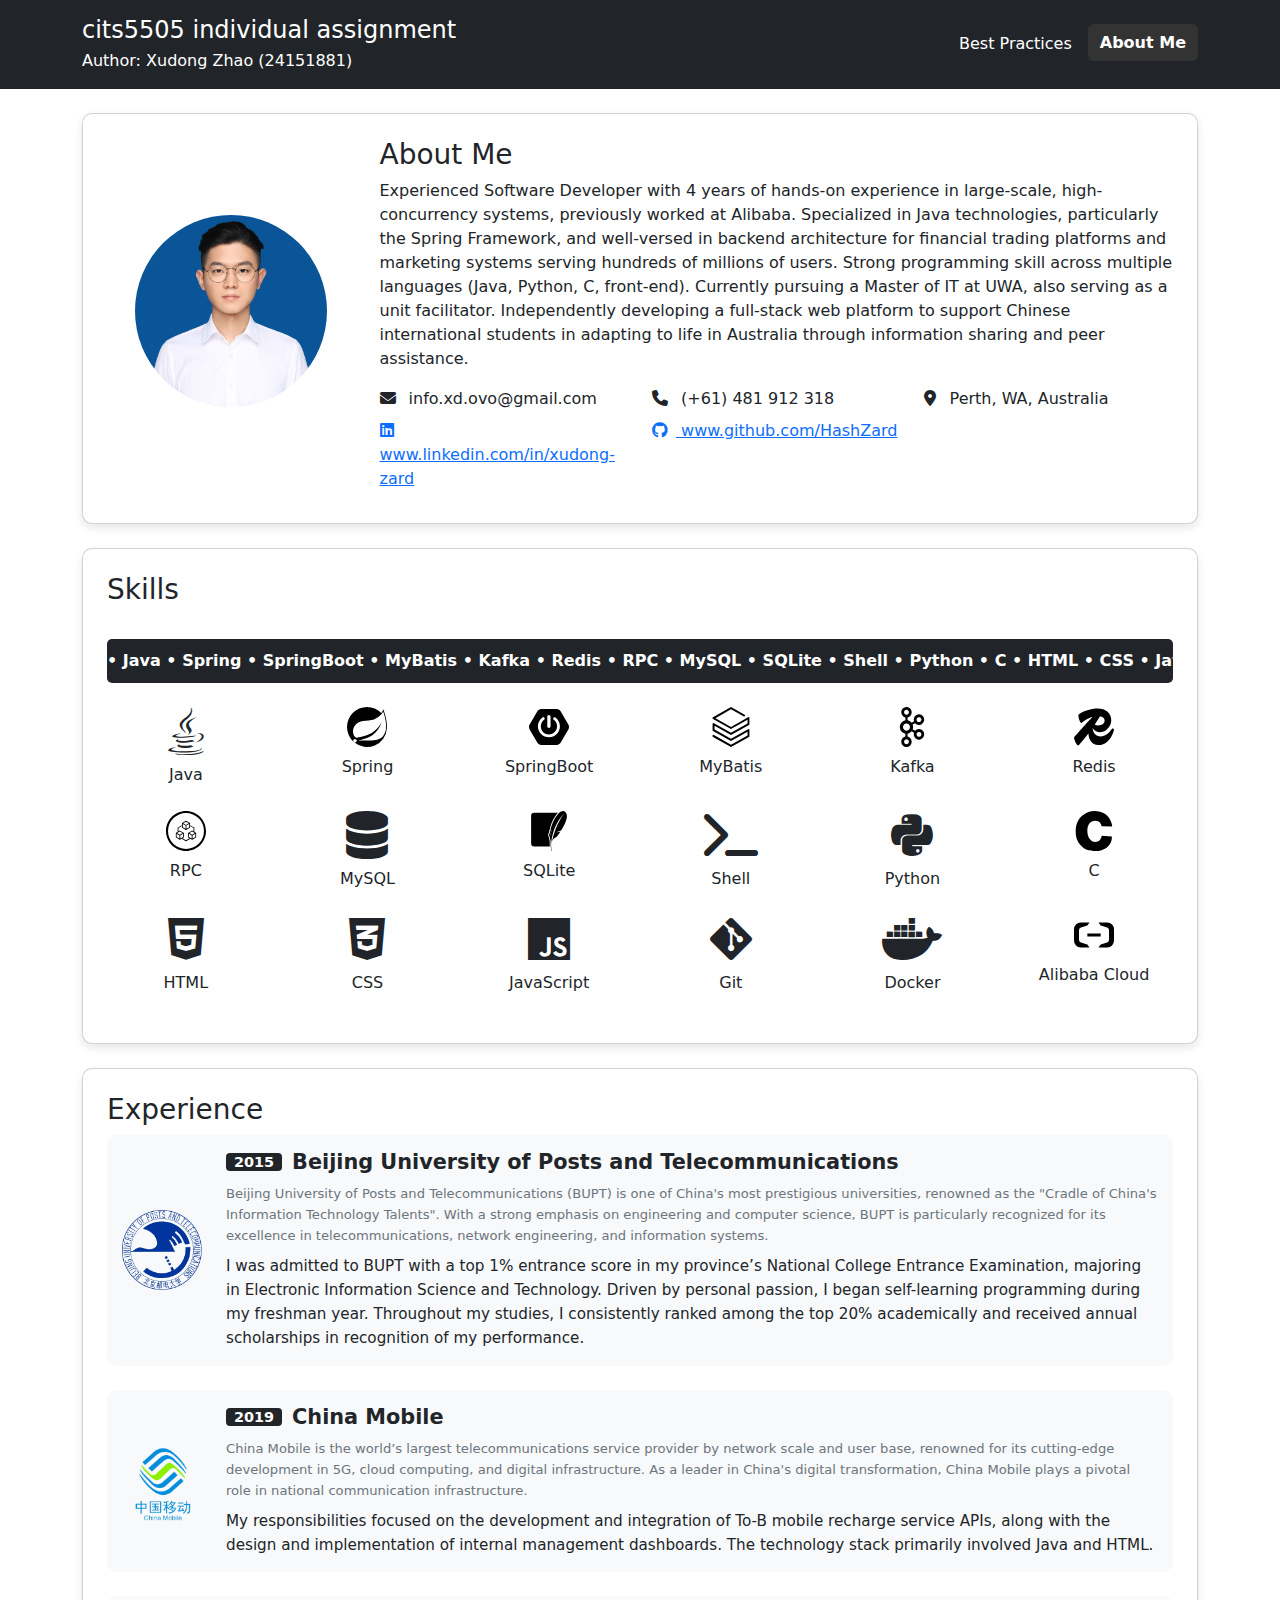
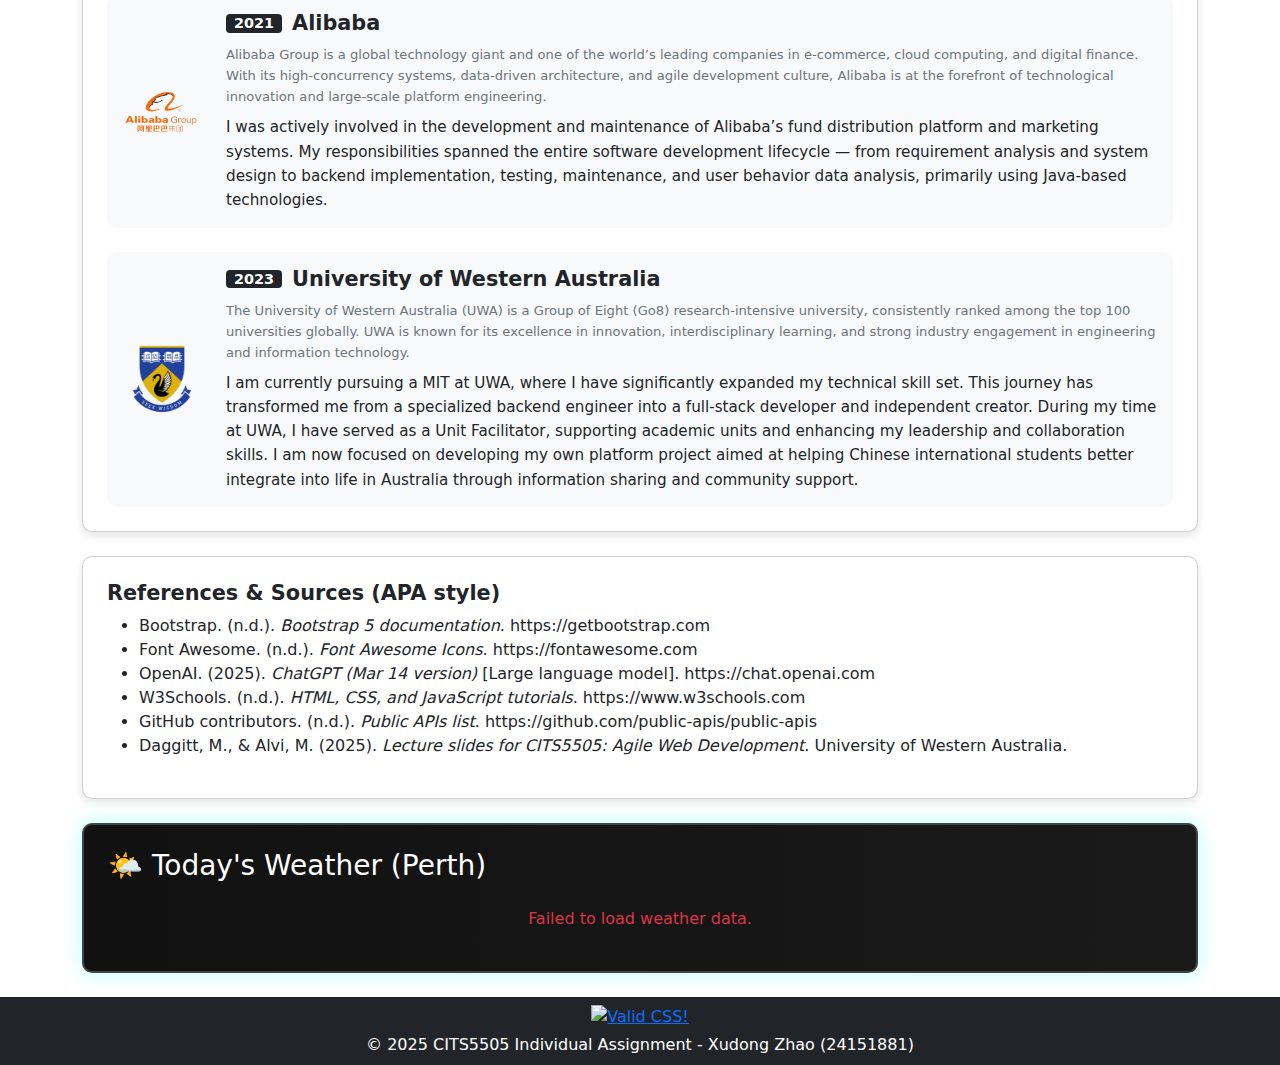
==== commit 2cc21be2: "Version 1.5 add advantage animation" ====
--- a/cv.html
+++ b/cv.html
@@ -11,6 +11,7 @@
     <link rel="stylesheet" href="https://cdnjs.cloudflare.com/ajax/libs/font-awesome/6.4.2/css/all.min.css">
     <!-- Custom Style -->
     <link rel="stylesheet" href="./css/cv.css">
+    <link rel="stylesheet" href="./css/weather.css">
 </head>
 <body>
 
@@ -253,6 +254,28 @@
         </ul>
     </div>
 
+    <!-- Card 5：Weather Ajax -->
+    <div class="card mb-4 p-4 futuristic-weather">
+        <h3 class="mb-4">🌤 Today's Weather (Perth)</h3>
+        <div class="row text-center" id="weather-modules">
+            <div class="col-md-4 weather-box">
+                <div class="weather-icon"><i class="fas fa-thermometer-half"></i></div>
+                <div class="weather-title">Temperature</div>
+                <div class="weather-value" id="weather-temp">-- °C</div>
+            </div>
+            <div class="col-md-4 weather-box">
+                <div class="weather-icon"><i class="fas fa-wind"></i></div>
+                <div class="weather-title">Wind Speed</div>
+                <div class="weather-value" id="weather-wind">-- km/h</div>
+            </div>
+            <div class="col-md-4 weather-box">
+                <div class="weather-icon"><i class="fas fa-sun"></i></div>
+                <div class="weather-title">UV Index</div>
+                <div class="weather-value" id="weather-uv">--</div>
+            </div>
+        </div>
+    </div>
+
 </main>
 
 <!-- Footer -->
@@ -264,6 +287,7 @@
 <!-- Custom JS file -->
 <script src="./js/navigate.js"></script>
 <script src="./js/index.js"></script>
+<script src="./js/weather.js"></script>
 
 <script>
     $(document).ready(function () {
--- a/css/cv.css
+++ b/css/cv.css
@@ -148,5 +148,5 @@
     margin-right: 10px;
     line-height: 1;
     position: relative;
-    bottom: 2px; /* ✅ 关键调整：稍微向下移动 */
-}
+    bottom: 2px;
+}--- a/css/weather.css
+++ b/css/weather.css
@@ -0,0 +1,70 @@
+.futuristic-weather {
+    background: linear-gradient(to right, #111, #1a1a1a);
+    color: #fff;
+    border: 2px solid #444;
+    border-radius: 10px;
+    box-shadow: 0 0 20px rgba(0, 255, 255, 0.3);
+}
+
+.weather-box {
+    background: rgba(255, 255, 255, 0.05);
+    border-radius: 10px;
+    padding: 20px;
+    margin-bottom: 10px;
+    transition: transform 0.3s ease, box-shadow 0.3s ease;
+    backdrop-filter: blur(6px);
+    animation: fadeInUp 1s ease-in-out;
+}
+
+.weather-box:hover {
+    transform: translateY(-6px) scale(1.03);
+    box-shadow: 0 0 15px rgba(0, 255, 255, 0.5);
+}
+
+.weather-icon {
+    font-size: 2.5rem;
+    color: #00e5ff;
+    margin-bottom: 10px;
+    animation: pulse 2s infinite;
+}
+
+.weather-title {
+    font-size: 1.2rem;
+    font-weight: 600;
+    margin-bottom: 5px;
+    color: #ccc;
+}
+
+.weather-value {
+    font-size: 1.5rem;
+    font-weight: bold;
+    color: #00ffff;
+}
+
+/* icon breath animation */
+@keyframes pulse {
+    0% {
+        transform: scale(1);
+        opacity: 1;
+    }
+    50% {
+        transform: scale(1.2);
+        opacity: 0.7;
+    }
+    100% {
+        transform: scale(1);
+        opacity: 1;
+    }
+}
+
+/* card fade in animation */
+@keyframes fadeInUp {
+    from {
+        opacity: 0;
+        transform: translateY(20px);
+    }
+    to {
+        opacity: 1;
+        transform: translateY(0);
+    }
+}
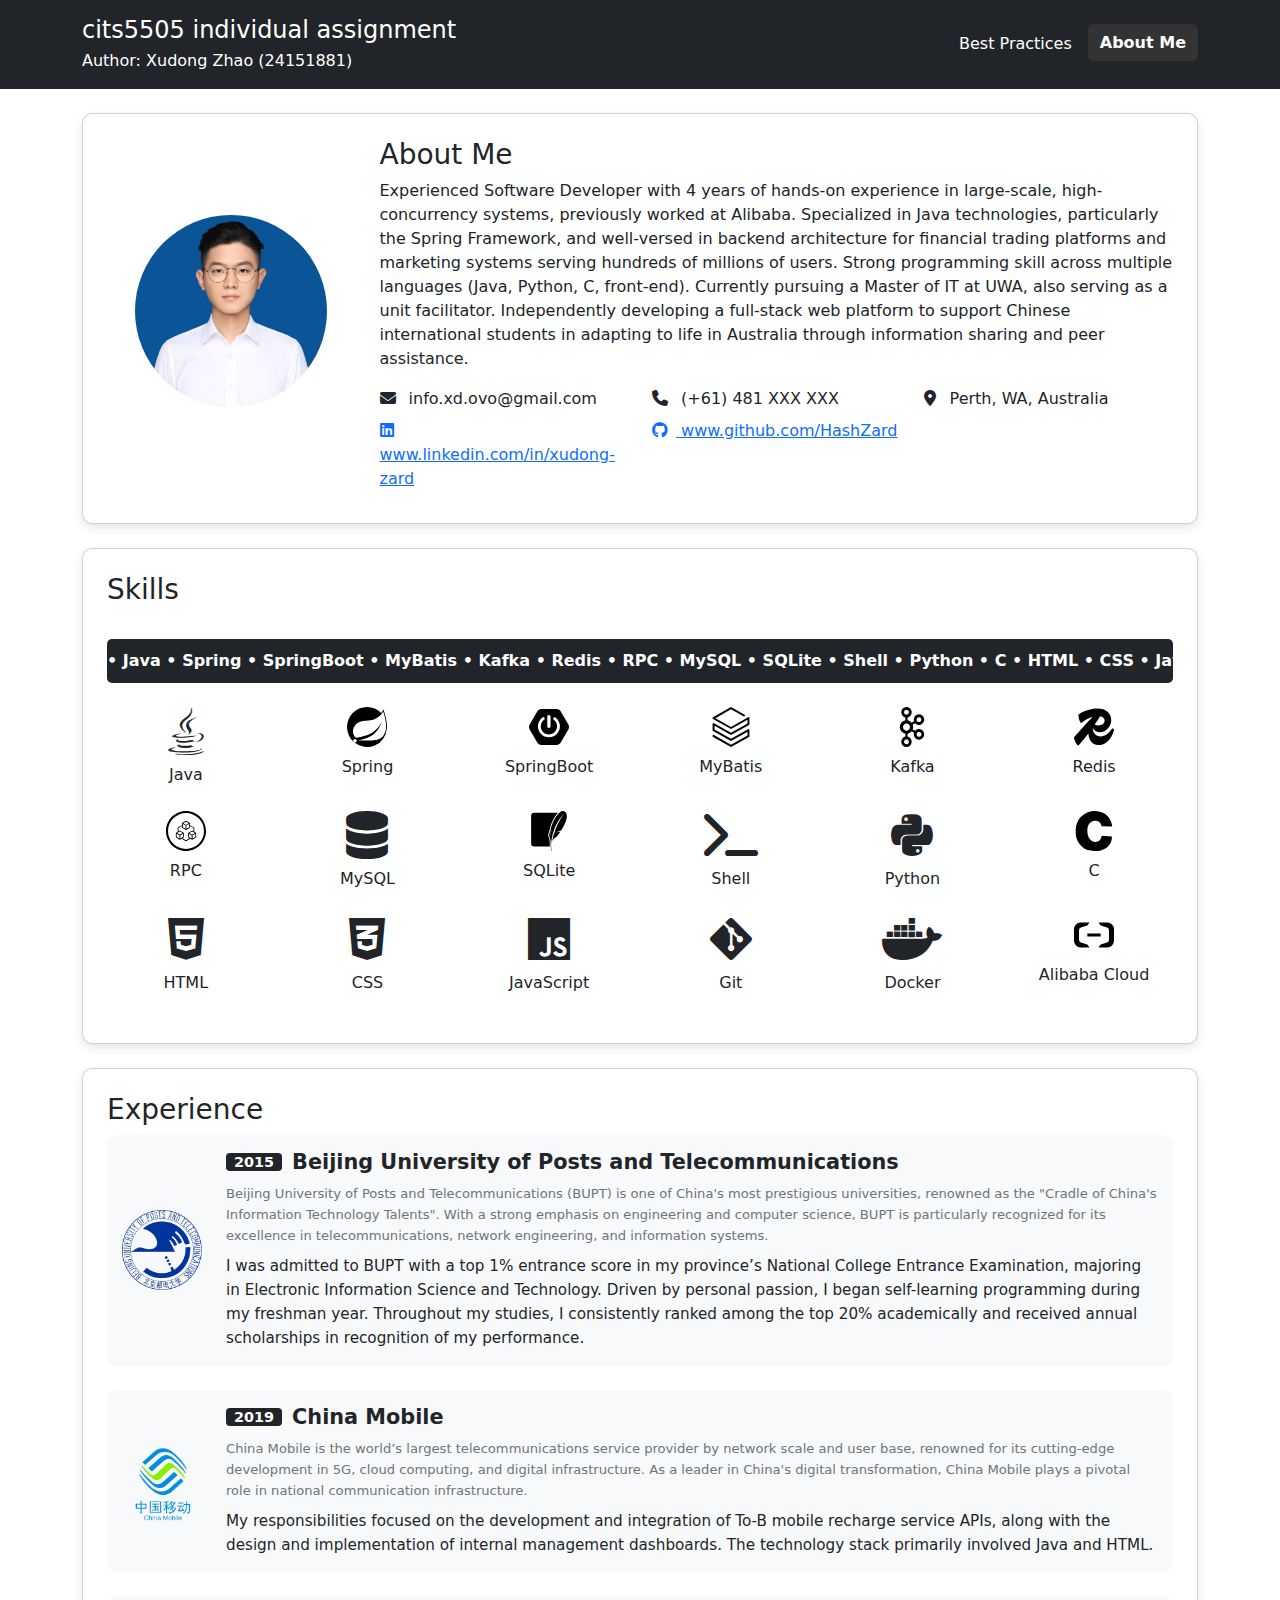
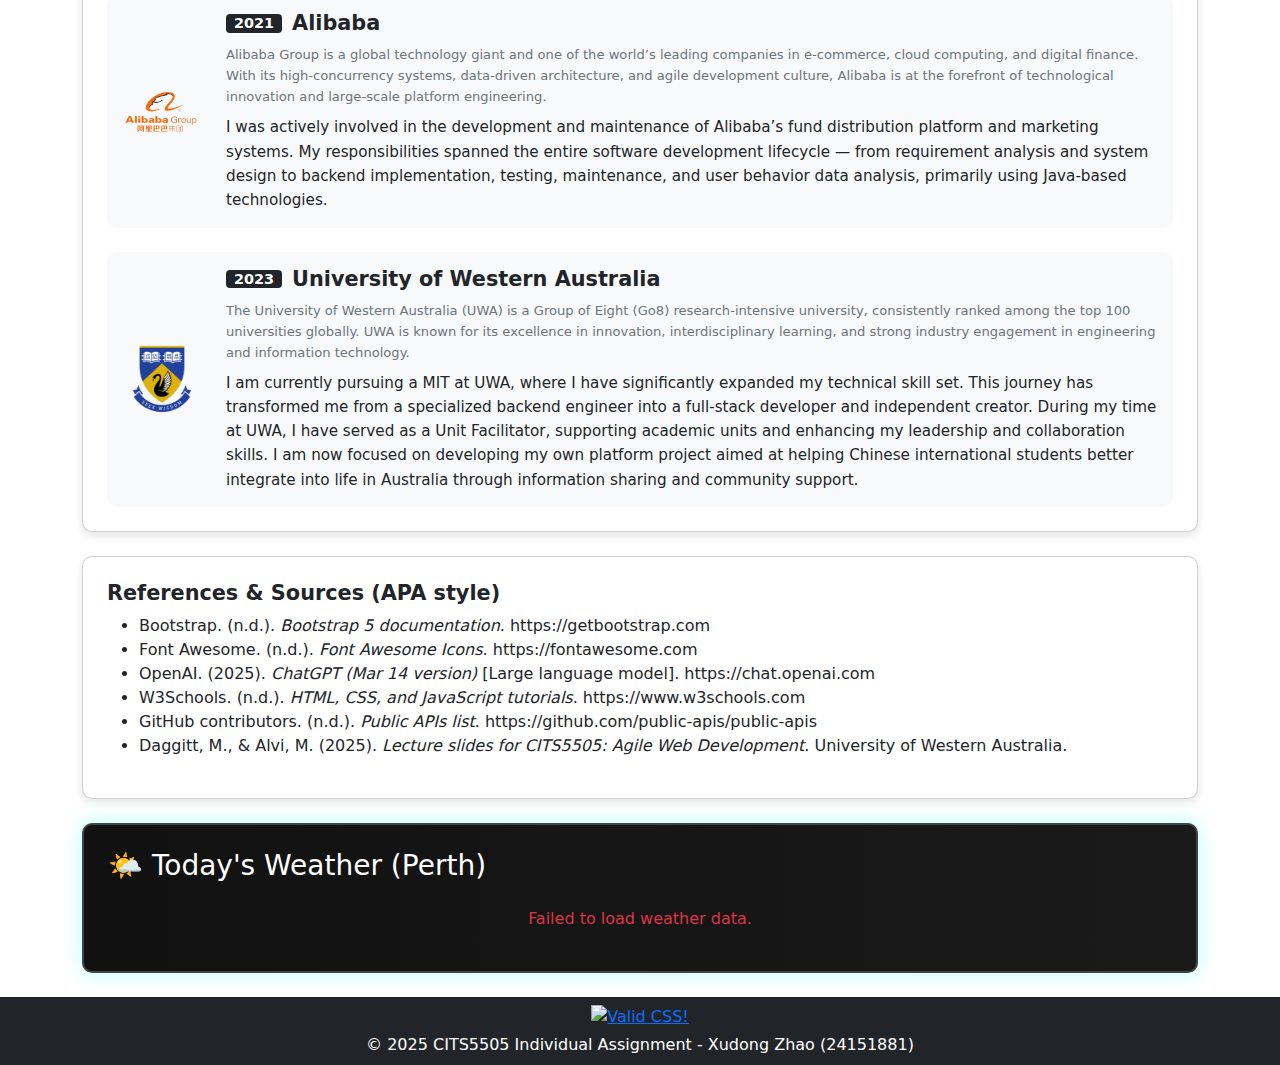
==== commit 344fe57f: "Version 1.7 add score display bar" ====
--- a/cv.html
+++ b/cv.html
@@ -46,7 +46,7 @@
                         <i class="fas fa-envelope me-2"></i> info.xd.ovo@gmail.com
                     </div>
                     <div class="col-md-4 mb-2">
-                        <i class="fas fa-phone me-2"></i> (+61) 481 912 318
+                        <i class="fas fa-phone me-2"></i> (+61) 481 XXX XXX
                     </div>
                     <div class="col-md-4 mb-2">
                         <i class="fas fa-map-marker-alt me-2"></i> Perth, WA, Australia
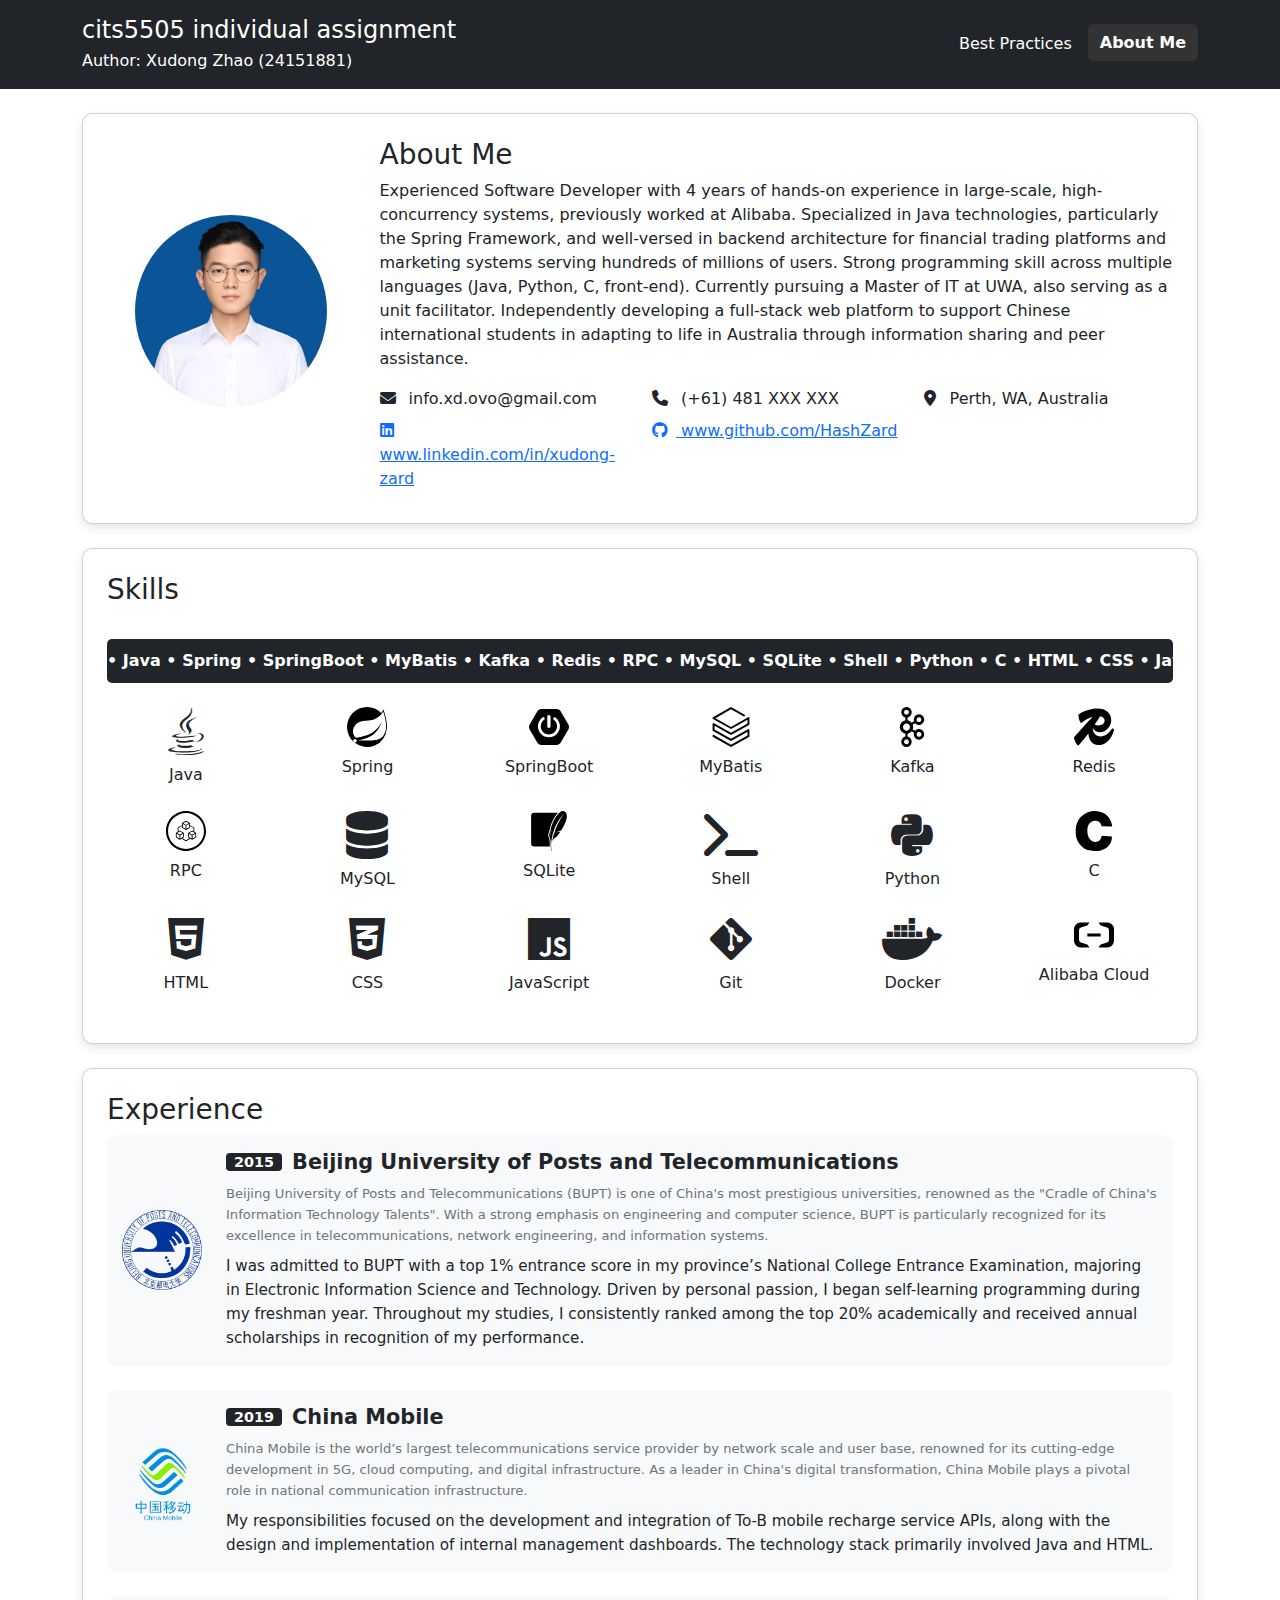
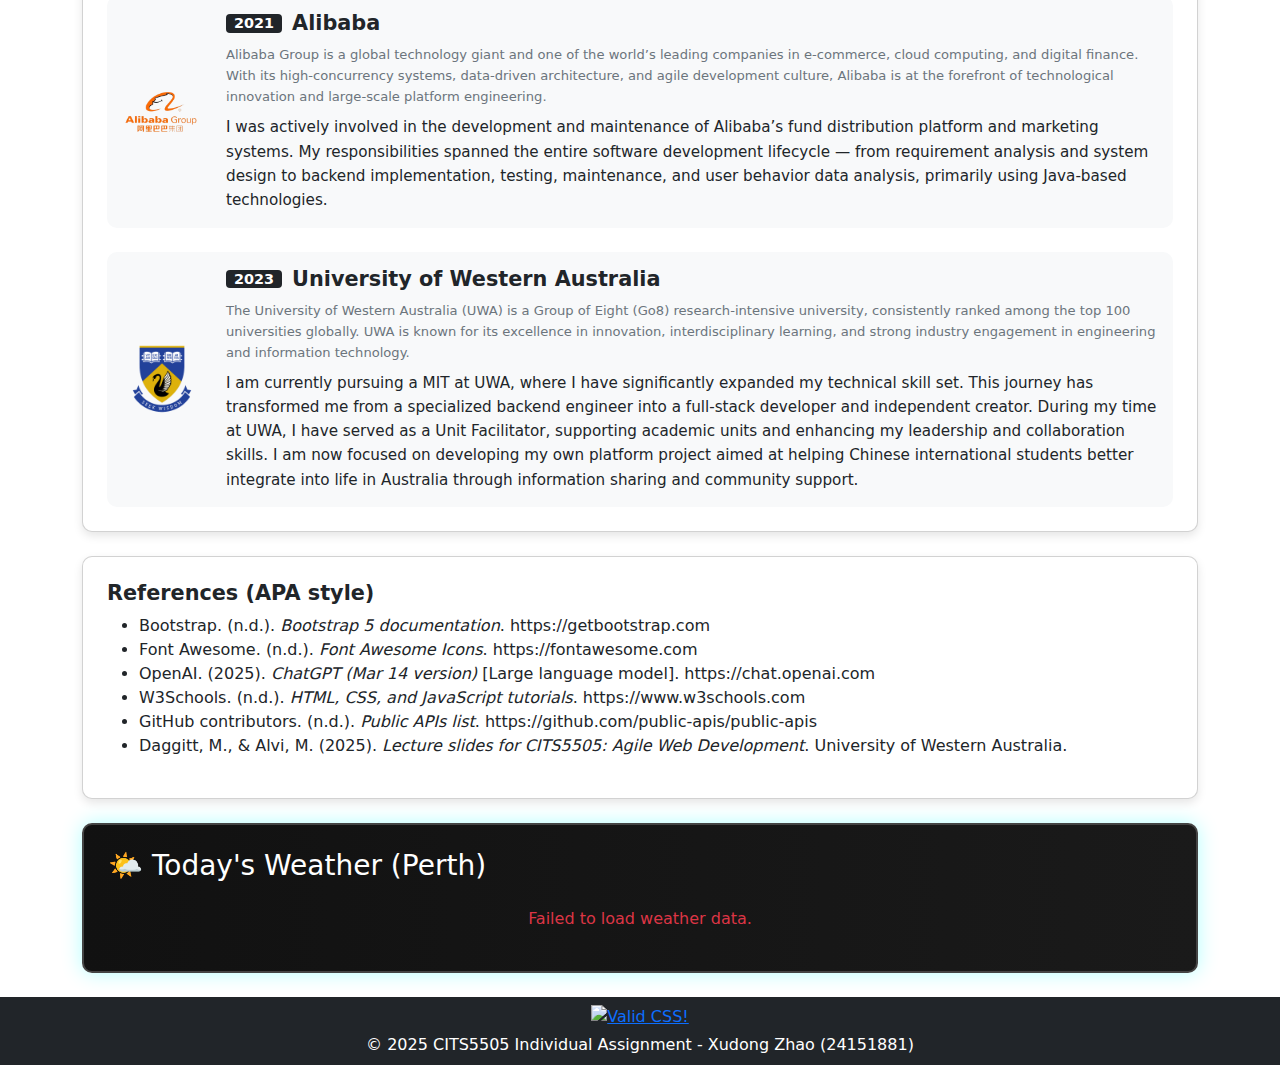
==== commit 17229811: "Version 1.8 improve animation in result.js" ====
--- a/cv.html
+++ b/cv.html
@@ -240,7 +240,7 @@
 
     <!-- Card 4：References -->
     <div class="card mb-4 p-4">
-        <h3 class="exp-title">References & Sources (APA style)</h3>
+        <h3 class="exp-title">References (APA style)</h3>
         <ul>
             <li>Bootstrap. (n.d.). <em>Bootstrap 5 documentation</em>. https://getbootstrap.com</li>
             <li>Font Awesome. (n.d.). <em>Font Awesome Icons</em>. https://fontawesome.com</li>
@@ -286,7 +286,6 @@
 <script src="https://code.jquery.com/jquery-3.6.0.min.js"></script>
 <!-- Custom JS file -->
 <script src="./js/navigate.js"></script>
-<script src="./js/index.js"></script>
 <script src="./js/weather.js"></script>
 
 <script>
@@ -303,19 +302,18 @@
         $('#profile-pic').click(function () {
             $(this).addClass('animate');
 
-            // 切换图片（延迟执行）
+            // Change photo automatically
             setTimeout(() => {
                 currentPhoto = (currentPhoto + 1) % photoList.length;
                 $(this).attr('src', photoList[currentPhoto]);
-            }, 300); // 切换图像在动画中间发生
-
-            // 移除动画类（完成后）
+            }, 300);
+
             setTimeout(() => {
                 $(this).removeClass('animate');
-            }, 600); // 动画总时长
+            }, 600);
         });
 
-        // 每隔 3 秒自动点击头像，循环切换
+        // interval to change photo every 3 seconds
         setInterval(function () {
             $('#profile-pic').click();
         }, 3000);
